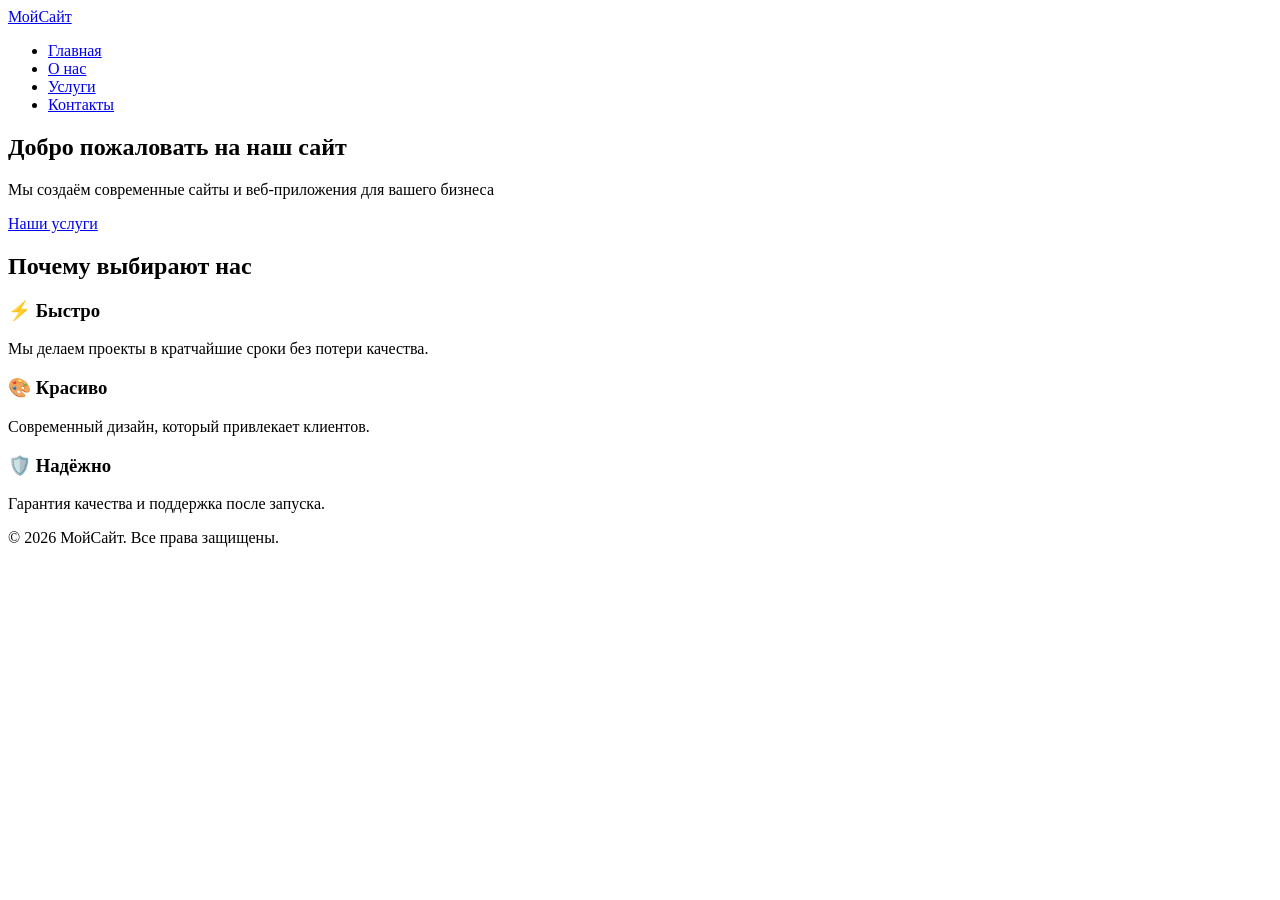
==== index.html @ e7d63c27 "Add files via upload" ====
<!DOCTYPE html>
<html lang="ru">
<head>
    <meta charset="UTF-8">
    <meta name="viewport" content="width=device-width, initial-scale=1.0">
    <title>Главная — Мой Сайт</title>
    <link rel="stylesheet" href="css/style.css">
</head>
<body>
    <header>
        <div class="container">
            <a href="index.html" class="logo">МойСайт</a>
            <nav>
                <ul>
                    <li><a href="index.html" class="active">Главная</a></li>
                    <li><a href="about.html">О нас</a></li>
                    <li><a href="services.html">Услуги</a></li>
                    <li><a href="contact.html">Контакты</a></li>
                </ul>
            </nav>
        </div>
    </header>

    <main>
        <section class="hero">
            <div class="container">
                <h1>Добро пожаловать на наш сайт</h1>
                <p>Мы создаём современные сайты и веб-приложения для вашего бизнеса</p>
                <a href="services.html" class="btn">Наши услуги</a>
            </div>
        </section>

        <section class="features">
            <div class="container">
                <h2>Почему выбирают нас</h2>
                <div class="cards">
                    <div class="card">
                        <h3>⚡  Быстро</h3>
                        <p>Мы делаем проекты в кратчайшие сроки без потери качества.</p>
                    </div>
                    <div class="card">
                        <h3>🎨  Красиво</h3>
                        <p>Современный дизайн, который привлекает клиентов.</p>
                    </div>
                    <div class="card">
                        <h3>🛡️  Надёжно</h3>
                        <p>Гарантия качества и поддержка после запуска.</p>
                    </div>
                </div>
            </div>
        </section>
    </main>

    <footer>
        <div class="container">
            <p>&copy; 2026 МойСайт. Все права защищены.</p>
        </div>
    </footer>

    <script src="js/script.js"></script>
</body>
</html>
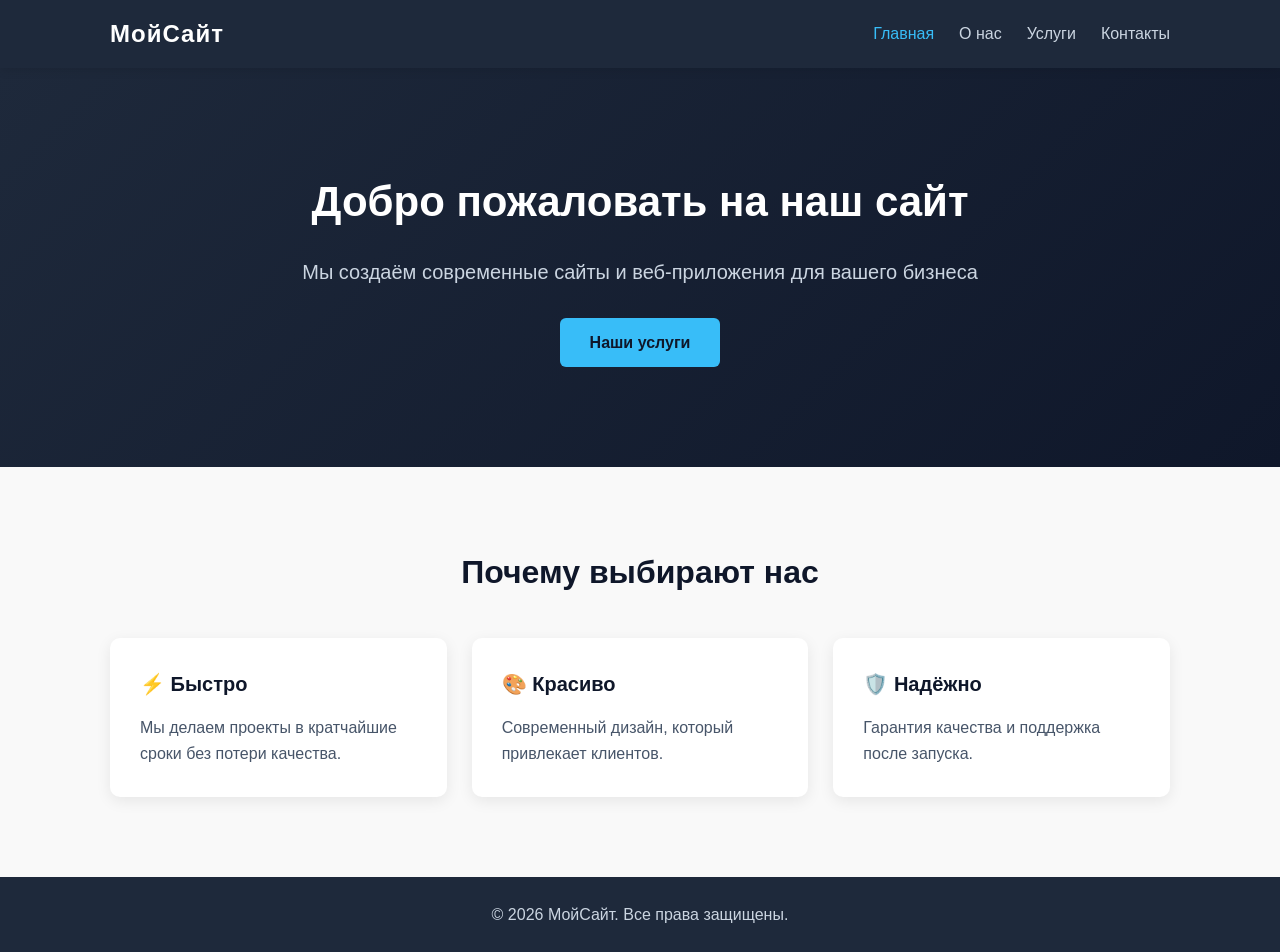
==== commit e5c6351c: "Add files via upload" ====
--- a/index.html
+++ b/index.html
@@ -4,7 +4,7 @@
     <meta charset="UTF-8">
     <meta name="viewport" content="width=device-width, initial-scale=1.0">
     <title>Главная — Мой Сайт</title>
-    <link rel="stylesheet" href="css/style.css">
+    <link rel="stylesheet" href="style.css">
 </head>
 <body>
     <header>
@@ -57,7 +57,7 @@
         </div>
     </footer>
 
-    <script src="js/script.js"></script>
+    <script src="script.js"></script>
 </body>
 </html>
 
--- a/style.css
+++ b/style.css
@@ -0,0 +1,313 @@
+/* =========================================
+   БАЗОВЫЕ СТИЛИ И СБРОС
+   ========================================= */
+   * {
+    margin: 0;
+    padding: 0;
+    box-sizing: border-box;
+}
+
+body {
+    font-family: 'Segoe UI', Tahoma, Geneva, Verdana, sans-serif;
+    line-height: 1.6;
+    color: #333;
+    background-color: #f9f9f9;
+    min-height: 100vh;
+    display: flex;
+    flex-direction: column;
+}
+
+.container {
+    max-width: 1100px;
+    margin: 0 auto;
+    padding: 0 20px;
+    width: 100%;
+}
+
+/* =========================================
+   ШАПКА САЙТА (HEADER)
+   ========================================= */
+header {
+    background-color: #1e293b; /* Темно-синий */
+    color: #fff;
+    padding: 15px 0;
+    box-shadow: 0 2px 10px rgba(0,0,0,0.1);
+    position: sticky;
+    top: 0;
+    z-index: 100;
+}
+
+header .container {
+    display: flex;
+    justify-content: space-between;
+    align-items: center;
+    flex-wrap: wrap;
+    gap: 15px;
+}
+
+.logo {
+    color: #fff;
+    text-decoration: none;
+    font-size: 24px;
+    font-weight: bold;
+    letter-spacing: 1px;
+}
+
+nav ul {
+    list-style: none;
+    display: flex;
+    gap: 25px;
+}
+
+nav a {
+    color: #cbd5e1;
+    text-decoration: none;
+    transition: color 0.3s ease;
+    font-weight: 500;
+    font-size: 16px;
+}
+
+nav a:hover,
+nav a.active {
+    color: #38bdf8; /* Голубой при наведении и на активной странице */
+}
+
+/* =========================================
+   ОСНОВНОЙ КОНТЕНТ (MAIN)
+   ========================================= */
+main {
+    flex: 1; /* Прижимает подвал к низу страницы */
+}
+
+/* Главный баннер (Hero) */
+.hero {
+    background: linear-gradient(135deg, #1e293b 0%, #0f172a 100%);
+    color: #fff;
+    text-align: center;
+    padding: 100px 0;
+}
+
+.hero h1 {
+    font-size: 42px;
+    margin-bottom: 20px;
+    font-weight: 700;
+}
+
+.hero p {
+    font-size: 20px;
+    margin-bottom: 30px;
+    color: #cbd5e1;
+}
+
+/* Кнопки */
+.btn {
+    display: inline-block;
+    background-color: #38bdf8;
+    color: #0f172a;
+    padding: 12px 30px;
+    border: none;
+    border-radius: 6px;
+    text-decoration: none;
+    font-weight: bold;
+    font-size: 16px;
+    cursor: pointer;
+    transition: background-color 0.3s, transform 0.2s;
+}
+
+.btn:hover {
+    background-color: #0ea5e9;
+    transform: translateY(-2px);
+}
+
+/* =========================================
+   БЛОКИ С КАРТОЧКАМИ (FEATURES & CARDS)
+   ========================================= */
+.features {
+    padding: 80px 0;
+}
+
+.features h2 {
+    text-align: center;
+    margin-bottom: 40px;
+    font-size: 32px;
+    color: #0f172a;
+}
+
+.cards {
+    display: grid;
+    grid-template-columns: repeat(auto-fit, minmax(250px, 1fr));
+    gap: 25px;
+}
+
+.card {
+    background: #fff;
+    padding: 30px;
+    border-radius: 10px;
+    box-shadow: 0 4px 15px rgba(0,0,0,0.08);
+    transition: transform 0.3s ease, box-shadow 0.3s ease;
+}
+
+.card:hover {
+    transform: translateY(-5px);
+    box-shadow: 0 8px 25px rgba(0,0,0,0.15);
+}
+
+.card h3 {
+    margin-bottom: 15px;
+    color: #0f172a;
+    font-size: 20px;
+}
+
+.card p {
+    color: #475569;
+}
+
+/* Цена в карточках услуг */
+.price {
+    margin-top: 15px;
+    font-weight: bold;
+    color: #0ea5e9;
+    font-size: 18px;
+}
+
+/* =========================================
+   ВНУТРЕННИЕ СТРАНИЦЫ (О нас, Услуги, Контакты)
+   ========================================= */
+.page-content {
+    padding: 60px 0;
+}
+
+.page-content h1 {
+    font-size: 36px;
+    margin-bottom: 25px;
+    color: #0f172a;
+}
+
+.page-content h2 {
+    font-size: 24px;
+    margin: 25px 0 15px;
+    color: #1e293b;
+}
+
+.page-content p {
+    margin-bottom: 15px;
+    font-size: 17px;
+    color: #333;
+}
+
+.page-content ul {
+    margin-left: 25px;
+    margin-bottom: 15px;
+    color: #333;
+}
+
+.page-content li {
+    margin-bottom: 8px;
+}
+
+/* =========================================
+   СТРАНИЦА КОНТАКТОВ (ФОРМА)
+   ========================================= */
+.contact-wrapper {
+    display: grid;
+    grid-template-columns: 1fr 1fr;
+    gap: 40px;
+    margin-top: 20px;
+}
+.contact-info p {
+    margin-bottom: 12px;
+    font-size: 17px;
+    color: #334155;
+}
+
+.contact-form {
+    background: #fff;
+    padding: 30px;
+    border-radius: 10px;
+    box-shadow: 0 4px 15px rgba(0,0,0,0.08);
+    display: flex;
+    flex-direction: column;
+    gap: 15px;
+}
+
+.contact-form label {
+    display: flex;
+    flex-direction: column;
+    gap: 6px;
+    font-weight: 500;
+    color: #1e293b;
+}
+
+.contact-form input,
+.contact-form textarea {
+    padding: 10px 14px;
+    border: 1px solid #cbd5e1;
+    border-radius: 6px;
+    font-family: inherit;
+    font-size: 15px;
+    transition: border-color 0.2s;
+}
+
+.contact-form input:focus,
+.contact-form textarea:focus {
+    outline: none;
+    border-color: #38bdf8;
+    box-shadow: 0 0 0 3px rgba(56, 189, 248, 0.2);
+}
+
+.form-message {
+    color: #16a34a;
+    font-weight: 500;
+    margin-top: 10px;
+}
+
+/* =========================================
+   ПОДВАЛ САЙТА (FOOTER)
+   ========================================= */
+footer {
+    background-color: #1e293b;
+    color: #cbd5e1;
+    text-align: center;
+    padding: 25px 0;
+    margin-top: auto;
+}
+
+/* =========================================
+   АДАПТИВНОСТЬ (Для телефонов и планшетов)
+   ========================================= */
+@media (max-width: 768px) {
+    header .container {
+        flex-direction: column;
+        text-align: center;
+    }
+
+    nav ul {
+        gap: 15px;
+        flex-wrap: wrap;
+        justify-content: center;
+    }
+
+    .hero {
+        padding: 60px 0;
+    }
+
+    .hero h1 {
+        font-size: 28px;
+    }
+
+    .hero p {
+        font-size: 16px;
+    }
+
+    .contact-wrapper {
+        grid-template-columns: 1fr;
+        gap: 30px;
+    }
+    
+    .page-content h1 {
+        font-size: 28px;
+    }
+}
+
+
+
